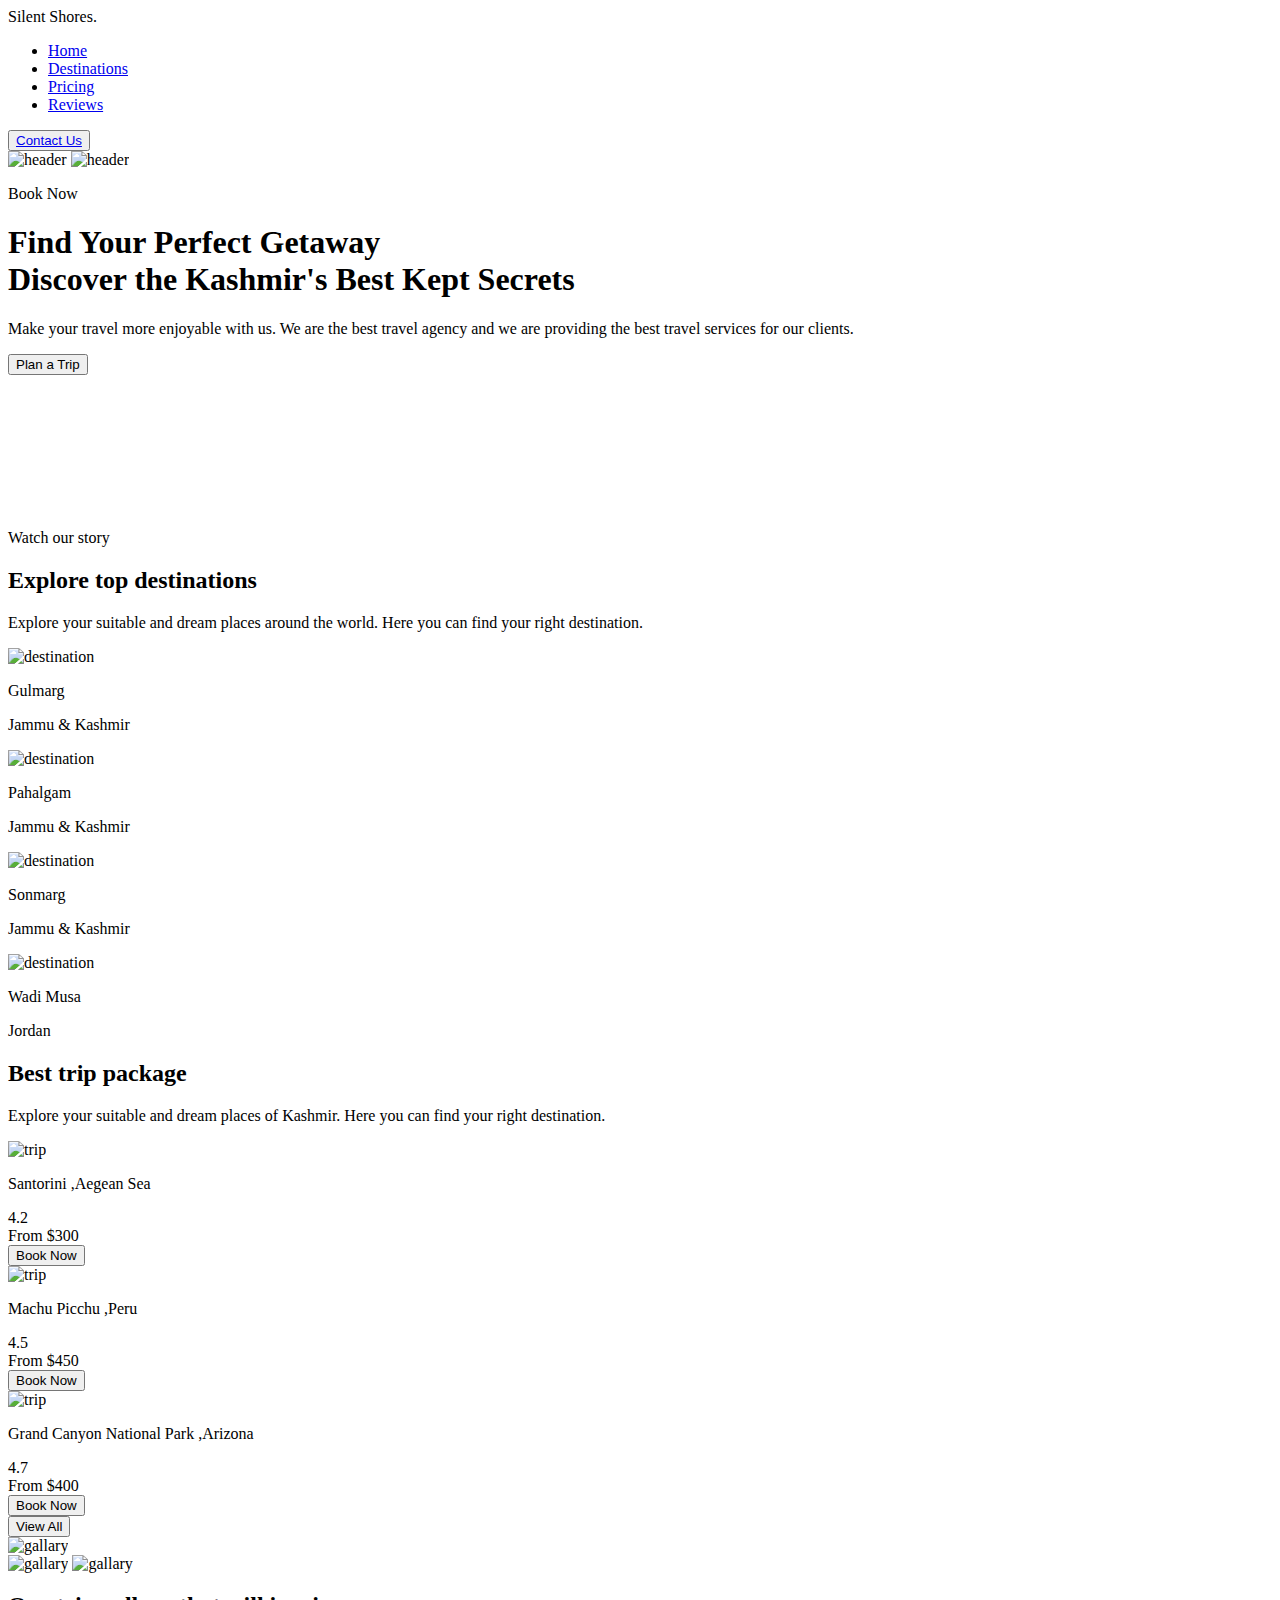
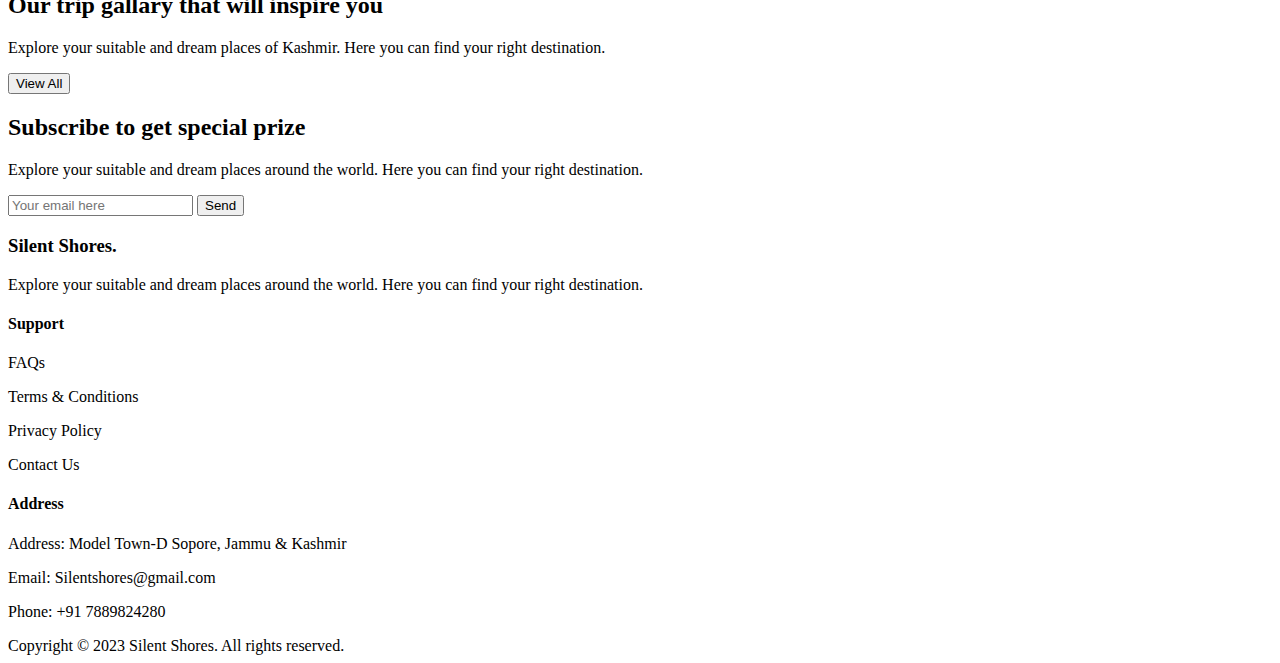
==== index.html @ 0aeb09ae "added index.html" ====
<!DOCTYPE html>
<html lang="en">
  <head>
    <meta charset="UTF-8" />
    <meta http-equiv="X-UA-Compatible" content="IE=edge" />
    <meta name="viewport" content="width=device-width, initial-scale=1.0" />
    <link
      href="https://cdn.jsdelivr.net/npm/remixicon@3.2.0/fonts/remixicon.css"
      rel="stylesheet"
    />
    <link rel="stylesheet" href="styles.css" />
    <title>Silent Shores</title>
    <link rel="icon" type="image/png" href="index.html">
  </head>
  <body>
    <nav>
      <div class="nav__logo">Silent Shores<span>.</span></div>
      <ul class="nav__links">
        <li class="link"><a href="#">Home</a></li>
        <li class="link"><a href="#">Destinations</a></li>
        <li class="link"><a href="#">Pricing</a></li>
        <li class="link"><a href="#">Reviews</a></li>
      </ul>
      <button class="btn"><a href="contact.html">Contact Us</a></button>
    </nav>
    <header>
      <div class="section__container header__container">
        <div class="header__image">
          <img src="img/Banner.jpg" alt="header" />
          <img src="img/package2.jpg" alt="header" />
        </div>
        <div class="header__content">
          <div>
            <p class="sub__header">Book Now</p>
            <h1>Find Your Perfect Getaway<br />Discover the Kashmir's Best Kept Secrets</h1>
            <p class="section__subtitle">
              Make your travel more enjoyable with us. We are the best travel
              agency and we are providing the best travel services for our
              clients.
            </p>
            <div class="action__btns">
              <button class="btn">Plan a Trip</button>
              <div class="story">
                <div class="video">
                  <video src="img/video (1080p).mp4" type="video/mp4"></video> 
                  <span><i class="ri-play-fill"></i></span>
                </div>
                <span>Watch our story</span>
              </div>
            </div>
          </div>
        </div>
      </div>
    </header>

    <section class="section__container destination__container">
      <div class="section__header">
        <div>
          <h2 class="section__title">Explore top destinations</h2>
          <p class="section__subtitle">
            Explore your suitable and dream places around the world. Here you
            can find your right destination.
          </p>
        </div>
        <div class="destination__nav">
          <span><i class="ri-arrow-left-s-line"></i></span>
          <span><i class="ri-arrow-right-s-line"></i></span>
        </div>
      </div>
      <div class="destination__grid">
        <div class="destination__card">
          <img src="img1/gulmarg.jpg" alt="destination" />
          <div class="destination__details">
            <p class="destination__title">Gulmarg</p>
            <p class="destination__subtitle">Jammu & Kashmir</p>
          </div>
        </div>
        <div class="destination__card">
          <img src="img1/Pahalgam.jpg" alt="destination" />
          <div class="destination__details">
            <p class="destination__title">Pahalgam</p>
            <p class="destination__subtitle">Jammu & Kashmir</p>
          </div>
        </div>
        <div class="destination__card">
          <img src="img1/Sonmarg.jpg" alt="destination" />
          <div class="destination__details">
            <p class="destination__title">Sonmarg</p>
            <p class="destination__subtitle">Jammu & Kashmir</p>
          </div>
        </div>
        <div class="destination__card">
          <img src="img/pexels-alex-azabache-3214958.jpg" alt="destination" />
          <div class="destination__details">
            <p class="destination__title">Wadi Musa</p>
            <p class="destination__subtitle">Jordan</p>
          </div>
        </div>
      </div>
    </section>

    <section class="trip">
      <div class="section__container trip__container">
        <h2 class="section__title">Best trip package</h2>
        <p class="section__subtitle">
          Explore your suitable and dream places of Kashmir. Here you can
          find your right destination.
        </p>
        <div class="trip__grid">
          <div class="trip__card">
            <img src="img/Screenshot 2023-07-14 173347.png" alt="trip" />
            <div class="trip__details">
              <p>Santorini ,Aegean Sea</p>
              <div class="rating"><i class="ri-star-fill"></i> 4.2</div>
              <div class="booking__price">
                <div class="price"><span>From</span> $300</div>
                <button class="book__now">Book Now</button>
              </div>
            </div>
          </div>
          <div class="trip__card">
            <img src="img/Screenshot 2023-07-14 173807.png" alt="trip" />
            <div class="trip__details">
              <p>Machu Picchu ,Peru</p>
              <div class="rating"><i class="ri-star-fill"></i> 4.5</div>
              <div class="booking__price">
                <div class="price"><span>From</span> $450</div>
                <button class="book__now">Book Now</button>
              </div>
            </div>
          </div>
          <div class="trip__card">
            <img src="img/Screenshot 2023-07-14 174151.png" alt="trip" />
            <div class="trip__details">
              <p>Grand Canyon National Park ,Arizona</p>
              <div class="rating"><i class="ri-star-fill"></i> 4.7</div>
              <div class="booking__price">
                <div class="price"><span>From</span> $400</div>
                <button class="book__now">Book Now</button>
              </div>
            </div>
          </div>
        </div>
        <div class="view__all">
          <button class="btn">View All</button>
        </div>
      </div>
    </section>

    <section class="gallary">
      <div class="section__container gallary__container">
        <div class="image__gallary">
          <div class="gallary__col">
            <img src="img/pexels-spencer-davis-4356144.jpg" alt="gallary" />
          </div>
          <div class="gallary__col">
            <img src="img/pexels-zakaria-boumliha-2827374.jpg" alt="gallary" />
            <img src="img/pexels-stijn-dijkstra-2499699.jpg" alt="gallary" />
          </div>
        </div>
        <div class="gallary__content">
          <div>
            <h2 class="section__title">
              Our trip gallary that will inspire you
            </h2>
            <p class="section__subtitle">
              Explore your suitable and dream places of Kashmir. Here you
              can find your right destination.
            </p>
            <button class="btn">View All</button>
          </div>
        </div>
      </div>
    </section>

    <section class="subscribe">
      <div class="section__container subscribe__container">
        <div class="subscribe__content">
          <h2 class="section__title">Subscribe to get special prize</h2>
          <p class="section__subtitle">
            Explore your suitable and dream places around the world. Here you
            can find your right destination.
          </p>
        </div>
        <div class="subscribe__form">
          <form>
            <input type="email" placeholder="Your email here" />
            <button class="btn" type="submit">Send</button>
          </form>
        </div>
      </div>
    </section>

    <footer class="footer">
      <div class="section__container footer__container">
        <div class="footer__col">
          <h3>Silent Shores<span>.</span></h3>
          <p>
            Explore your suitable and dream places around the world. Here you
            can find your right destination.
          </p>
        </div>
        <div class="footer__col">
          <h4>Support</h4>
          <p>FAQs</p>
          <p>Terms & Conditions</p>
          <p>Privacy Policy</p>
          <p>Contact Us</p>
        </div>
        <div class="footer__col">
          <h4>Address</h4>
          <p>
            <span>Address:</span> Model Town-D Sopore, Jammu & Kashmir 
          </p>
          <p><span>Email:</span> Silentshores@gmail.com</p>
          <p><span>Phone:</span> +91 7889824280</p>
        </div>
      </div>
      <div class="footer__bar">
        Copyright © 2023 Silent Shores. All rights reserved.
      </div>
    </footer>
  </body>
</html>
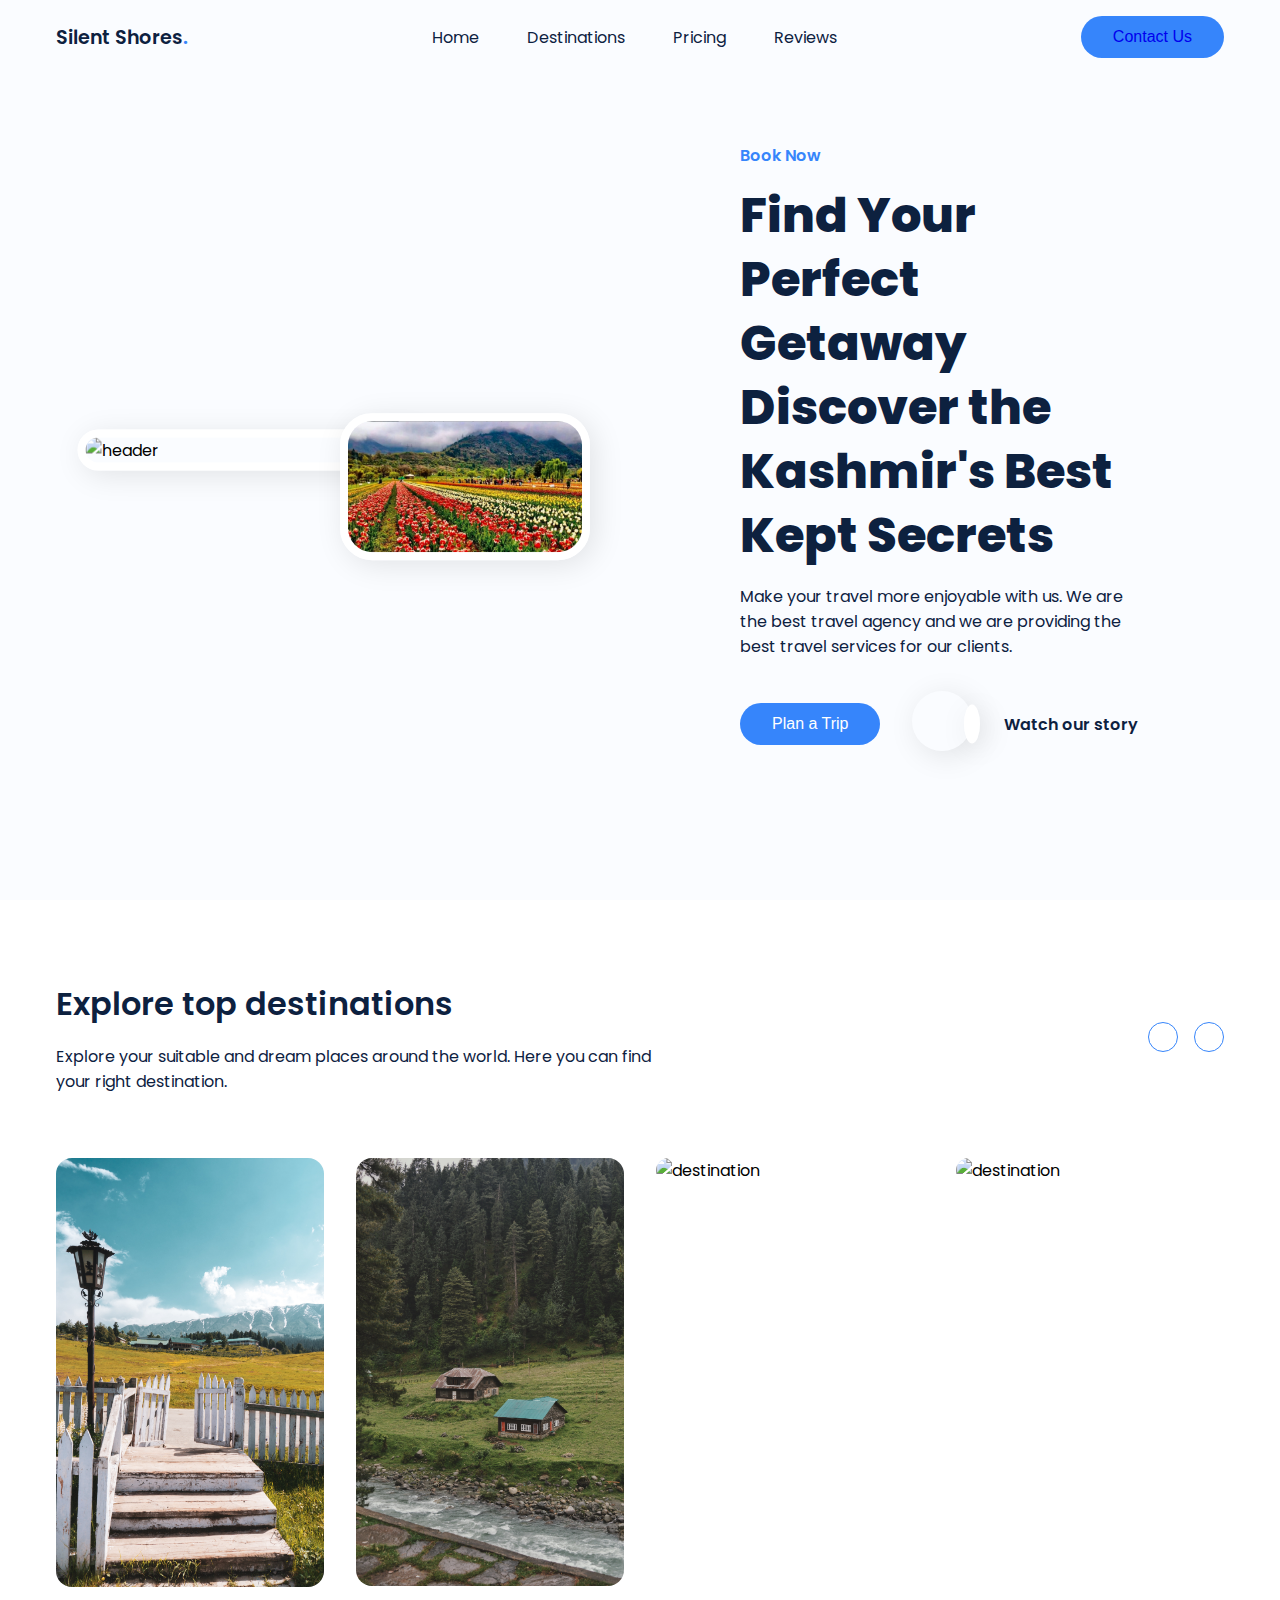
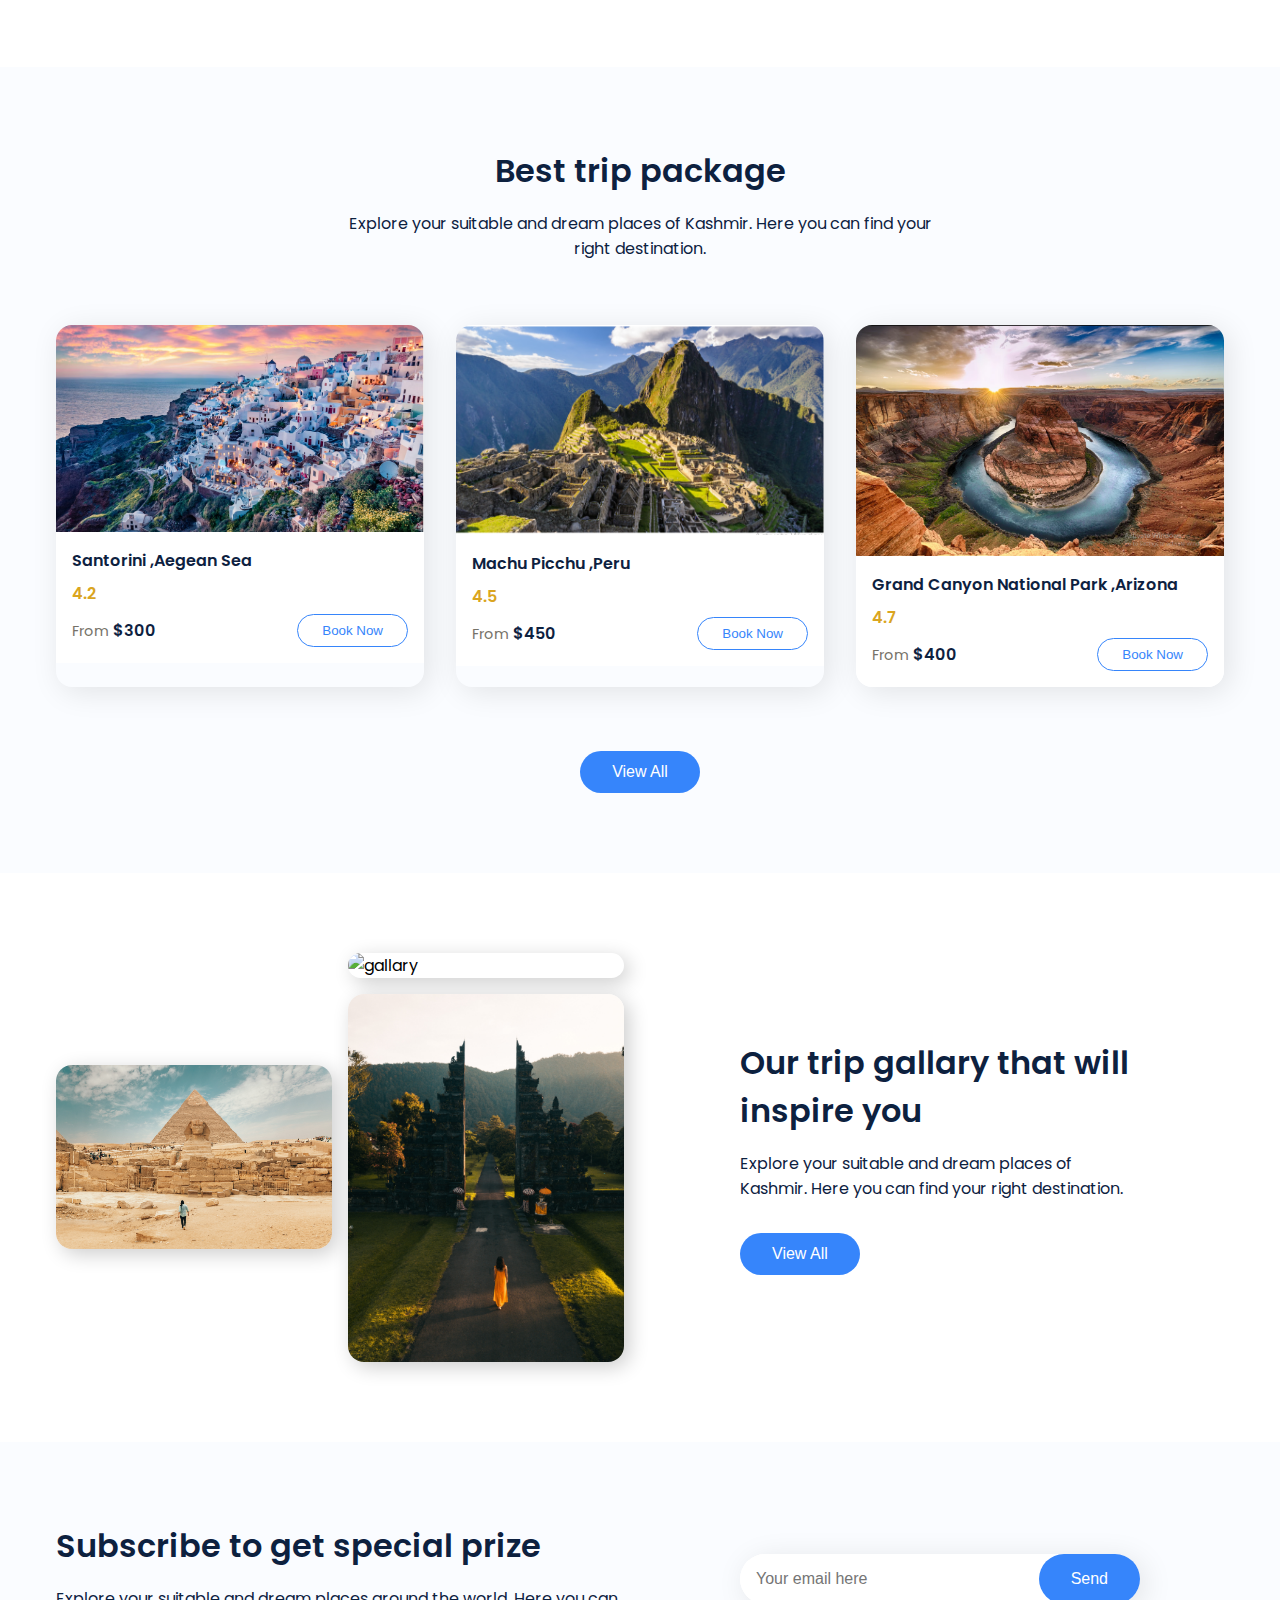
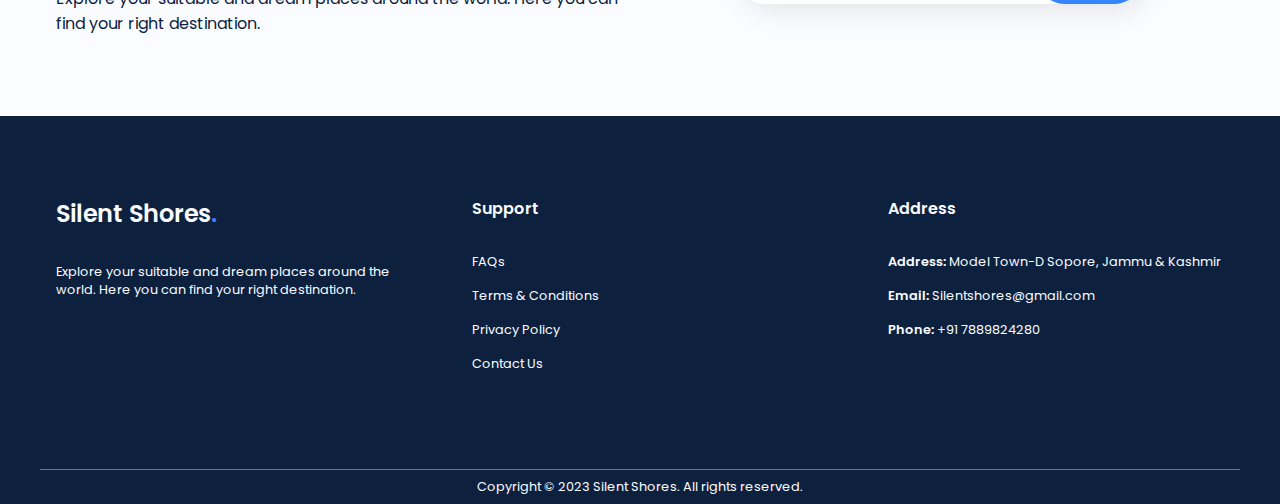
==== commit 0af5eccc: "Update index.html" ====
--- a/index.html
+++ b/index.html
@@ -26,7 +26,7 @@
     <header>
       <div class="section__container header__container">
         <div class="header__image">
-          <img src="img/Banner.jpg" alt="header" />
+          <img src="https://github.com/asifayoubdar/silent-shores/blob/main/img/Banner.jpg" alt="header" />
           <img src="img/package2.jpg" alt="header" />
         </div>
         <div class="header__content">
@@ -221,4 +221,4 @@
       </div>
     </footer>
   </body>
-</html>+</html>
--- a/styles.css
+++ b/styles.css
@@ -0,0 +1,534 @@
+@import url("https://fonts.googleapis.com/css2?family=Poppins:wght@400;600;800&display=swap");
+
+:root {
+  --primary-color: #3685fb;
+  --primary-color-dark: #2f73d9;
+  --secondary-color: #fafcff;
+  --text-dark: #0d213f;
+  --text-light: #767268;
+  --extra-light: #ffffff;
+  --max-width: 1200px;
+}
+
+* {
+  padding: 0;
+  margin: 0;
+  box-sizing: border-box;
+}
+
+.section__container {
+  max-width: var(--max-width);
+  margin: auto;
+  padding: 5rem 1rem;
+}
+
+.section__header {
+  display: flex;
+  align-items: center;
+  justify-content: space-between;
+  gap: 2rem;
+  flex-wrap: wrap;
+  margin-bottom: 4rem;
+}
+
+.section__title {
+  font-size: 2rem;
+  font-weight: 600;
+  color: var(--text-dark);
+  margin-bottom: 1rem;
+}
+
+.section__subtitle {
+  font-size: 1rem;
+  color: var(--text-dark);
+  max-width: calc(var(--max-width) / 2);
+}
+
+.btn {
+  padding: 0.75rem 2rem;
+  outline: none;
+  border: none;
+  font-size: 1rem;
+  color: var(--extra-light);
+  background-color: var(--primary-color);
+  border-radius: 5rem;
+  cursor: pointer;
+  transition: 0.3s;
+}
+
+.btn:hover {
+  background-color: var(--primary-color-dark);
+}
+
+a {
+  text-decoration: none;
+}
+
+img {
+  width: 100%;
+  display: block;
+}
+
+body {
+  font-family: "Poppins", sans-serif;
+}
+
+nav {
+  padding: 1rem;
+  position: absolute;
+  top: 0;
+  left: 50%;
+  transform: translateX(-50%);
+  width: 100%;
+  max-width: var(--max-width);
+  display: flex;
+  align-items: center;
+  justify-content: space-between;
+}
+
+.nav__logo {
+  font-size: 1.2rem;
+  font-weight: 600;
+  color: var(--text-dark);
+  cursor: pointer;
+}
+
+.nav__logo span {
+  color: var(--primary-color);
+}
+
+.nav__links {
+  list-style: none;
+  display: flex;
+  align-items: center;
+  gap: 1rem;
+}
+
+.link a {
+  padding: 0 1rem;
+  color: var(--text-dark);
+  transition: 0.3s;
+}
+
+.link a:hover {
+  color: var(--primary-color);
+}
+
+header {
+  background-color: var(--secondary-color);
+}
+
+.header__container {
+  min-height: 100vh;
+  display: grid;
+  grid-template-columns: repeat(2, 1fr);
+  gap: 2rem;
+}
+
+.header__image {
+  position: relative;
+}
+
+.header__image img {
+  position: absolute;
+  top: 50%;
+  left: 50%;
+  border: 0.5rem solid var(--extra-light);
+  border-radius: 2rem;
+  box-shadow: 5px 5px 30px rgba(0, 0, 0, 0.1);
+}
+
+.header__image img:nth-child(1) {
+  max-width: 350px;
+  transform: translate(-75%, -50%);
+}
+
+.header__image img:nth-child(2) {
+  max-width: 250px;
+  transform: translate(0%, -25%);
+}
+
+.header__content {
+  display: flex;
+  align-items: center;
+  justify-content: center;
+}
+
+.header__content > div {
+  max-width: 400px;
+  display: grid;
+  gap: 1rem;
+}
+
+.header__content .sub__header {
+  font-size: 1rem;
+  font-weight: 600;
+  color: var(--primary-color);
+}
+
+.header__content h1 {
+  font-size: 3rem;
+  line-height: 4rem;
+  font-weight: 800;
+  color: var(--text-dark);
+}
+
+.header__content .action__btns {
+  display: flex;
+  align-items: center;
+  gap: 2rem;
+  margin-top: 1rem;
+}
+
+.story {
+  display: flex;
+  align-items: center;
+  gap: 2rem;
+  cursor: pointer;
+}
+
+.video {
+  position: relative;
+}
+
+.video video {
+  width: 60px;
+  height: 60px;
+  border-radius: 100%;
+  box-shadow: 5px 5px 30px rgba(0, 0, 0, 0.1);
+}
+
+.video span {
+  position: absolute;
+  top: 50%;
+  left: 100%;
+  transform: translate(-50%, -50%);
+}
+
+.video span i {
+  padding: 0.5rem;
+  font-size: 1rem;
+  color: red;
+  background-color: var(--extra-light);
+  border-radius: 100%;
+  box-shadow: 5px 5px 30px rgba(0, 0, 0, 0.1);
+}
+
+.story > span {
+  font-size: 1rem;
+  font-weight: 600;
+  color: var(--text-dark);
+}
+
+.destination__nav {
+  display: flex;
+  gap: 1rem;
+}
+
+.destination__nav span {
+  width: 30px;
+  height: 30px;
+  display: grid;
+  place-content: center;
+  color: var(--primary-color);
+  border: 1px solid var(--primary-color);
+  border-radius: 100%;
+  font-size: 1.5rem;
+  cursor: pointer;
+  transition: 0.3s;
+}
+
+.destination__nav span:hover {
+  color: var(--extra-light);
+  background-color: var(--primary-color);
+}
+
+.destination__grid {
+  display: grid;
+  grid-template-columns: repeat(4, 1fr);
+  gap: 2rem;
+}
+
+.destination__card {
+  overflow: hidden;
+  position: relative;
+  isolation: isolate;
+  cursor: pointer;
+}
+
+.destination__card img {
+  border-radius: 1rem;
+}
+
+.destination__details {
+  position: absolute;
+  width: calc(100% - 2rem);
+  padding: 1rem;
+  bottom: -6rem;
+  left: 50%;
+  transform: translateX(-50%);
+  text-align: center;
+  color: var(--extra-light);
+  background-color: rgba(255, 255, 255, 0.1);
+  backdrop-filter: blur(4px);
+  border-radius: 10px;
+  z-index: 1;
+  transition: 0.3s;
+}
+
+.destination__card:hover .destination__details {
+  bottom: 1rem;
+}
+
+.destination__title {
+  font-size: 0.9rem;
+  margin-bottom: 0.5rem;
+}
+
+.destination__subtitle {
+  font-size: 1rem;
+  font-weight: 600;
+}
+
+.trip {
+  background-color: var(--secondary-color);
+}
+
+.trip__container :is(.section__title, .section__subtitle, .view__all) {
+  text-align: center;
+  margin-right: auto;
+  margin-left: auto;
+}
+
+.trip__grid {
+  display: grid;
+  grid-template-columns: repeat(3, 1fr);
+  gap: 2rem;
+  margin: 4rem 0;
+}
+
+.trip__card {
+  border-radius: 1rem;
+  overflow: hidden;
+  box-shadow: 5px 5px 30px rgba(0, 0, 0, 0.1);
+}
+
+.trip__details {
+  padding: 1rem;
+  display: grid;
+  gap: 0.5rem;
+  font-size: 1rem;
+  font-weight: 600;
+  color: var(--text-dark);
+  background-color: var(--extra-light);
+  cursor: pointer;
+}
+
+.rating {
+  color: goldenrod;
+}
+
+.booking__price {
+  display: flex;
+  align-items: center;
+  justify-content: space-between;
+}
+
+.price span {
+  font-weight: 400;
+  font-size: 0.9rem;
+  color: var(--text-light);
+}
+
+.book__now {
+  padding: 0.5rem 1.5rem;
+  color: var(--primary-color);
+  outline: none;
+  border: 1px solid var(--primary-color);
+  border-radius: 5rem;
+  background-color: transparent;
+  cursor: pointer;
+  transition: 0.3s;
+}
+
+.book__now:hover {
+  color: var(--extra-light);
+  background-color: var(--primary-color);
+}
+
+.gallary__container {
+  display: grid;
+  grid-template-columns: repeat(2, 1fr);
+  gap: 2rem;
+}
+
+.image__gallary {
+  display: grid;
+  grid-template-columns: repeat(2, 1fr);
+  gap: 1rem;
+}
+
+.gallary__col {
+  display: grid;
+  place-content: center;
+  gap: 1rem;
+}
+
+.gallary__col img {
+  border-radius: 1rem;
+  box-shadow: 5px 5px 20px rgba(0, 0, 0, 0.2);
+}
+
+.gallary__content {
+  display: flex;
+  align-items: center;
+  justify-content: center;
+  flex-direction: column;
+}
+
+.gallary__content > div {
+  max-width: 400px;
+}
+
+.gallary__content .section__subtitle {
+  margin-bottom: 2rem;
+}
+
+.subscribe {
+  background-color: var(--secondary-color);
+}
+
+.subscribe__container {
+  display: grid;
+  grid-template-columns: repeat(2, 1fr);
+  gap: 2rem;
+}
+
+.subscribe__form {
+  display: flex;
+  align-items: center;
+  justify-content: center;
+}
+
+.subscribe__form form {
+  width: 100%;
+  max-width: 400px;
+  display: flex;
+  background-color: var(--extra-light);
+  box-shadow: 5px 5px 30px rgba(0, 0, 0, 0.1);
+  border-radius: 5rem;
+}
+
+.subscribe__form input {
+  width: 100%;
+  padding: 1rem;
+  outline: none;
+  border: none;
+  border-radius: 5rem;
+  font-size: 1rem;
+}
+
+.footer {
+  background-color: var(--text-dark);
+}
+
+.footer__container {
+  display: grid;
+  grid-template-columns: repeat(3, 1fr);
+  gap: 5rem;
+  color: var(--secondary-color);
+}
+
+.footer__col h3 {
+  font-size: 1.5rem;
+  font-weight: 600;
+  margin-bottom: 2rem;
+}
+
+.footer__col h3 span {
+  color: var(--primary-color);
+}
+
+.footer__col p {
+  font-size: 0.8rem;
+  margin-bottom: 1rem;
+  cursor: pointer;
+  transition: 0.3s;
+}
+
+.footer__col p:hover {
+  color: var(--primary-color);
+}
+
+.footer__col p span {
+  font-weight: 600;
+}
+
+.footer__col h4 {
+  font-size: 1rem;
+  font-weight: 600;
+  margin-bottom: 2rem;
+}
+
+.footer__bar {
+  max-width: var(--max-width);
+  margin: auto;
+  padding: 0.5rem;
+  text-align: center;
+  font-size: 0.8rem;
+  color: var(--secondary-color);
+  border-top: 1px solid var(--text-light);
+}
+
+@media (width < 1200px) {
+  .header__image img:nth-child(1) {
+    max-width: 300px;
+  }
+
+  .header__image img:nth-child(2) {
+    max-width: 200px;
+  }
+}
+
+@media (width < 900px) {
+  .nav__links {
+    display: none;
+  }
+
+  .header__container {
+    grid-template-columns: repeat(1, 1fr);
+  }
+  .header__image {
+    min-height: 500px;
+  }
+
+  .destination__grid {
+    gap: 1rem;
+  }
+
+  .trip__grid {
+    grid-template-columns: repeat(2, 1fr);
+  }
+}
+
+@media (width < 600px) {
+  .destination__grid {
+    grid-template-columns: repeat(2, 1fr);
+  }
+
+  .trip__grid {
+    grid-template-columns: repeat(1, 1fr);
+  }
+
+  .gallary__container {
+    grid-template-columns: repeat(1, 1fr);
+  }
+
+  .subscribe__container {
+    grid-template-columns: repeat(1, 1fr);
+  }
+
+  .footer__container {
+    grid-template-columns: repeat(2, 1fr);
+  }
+}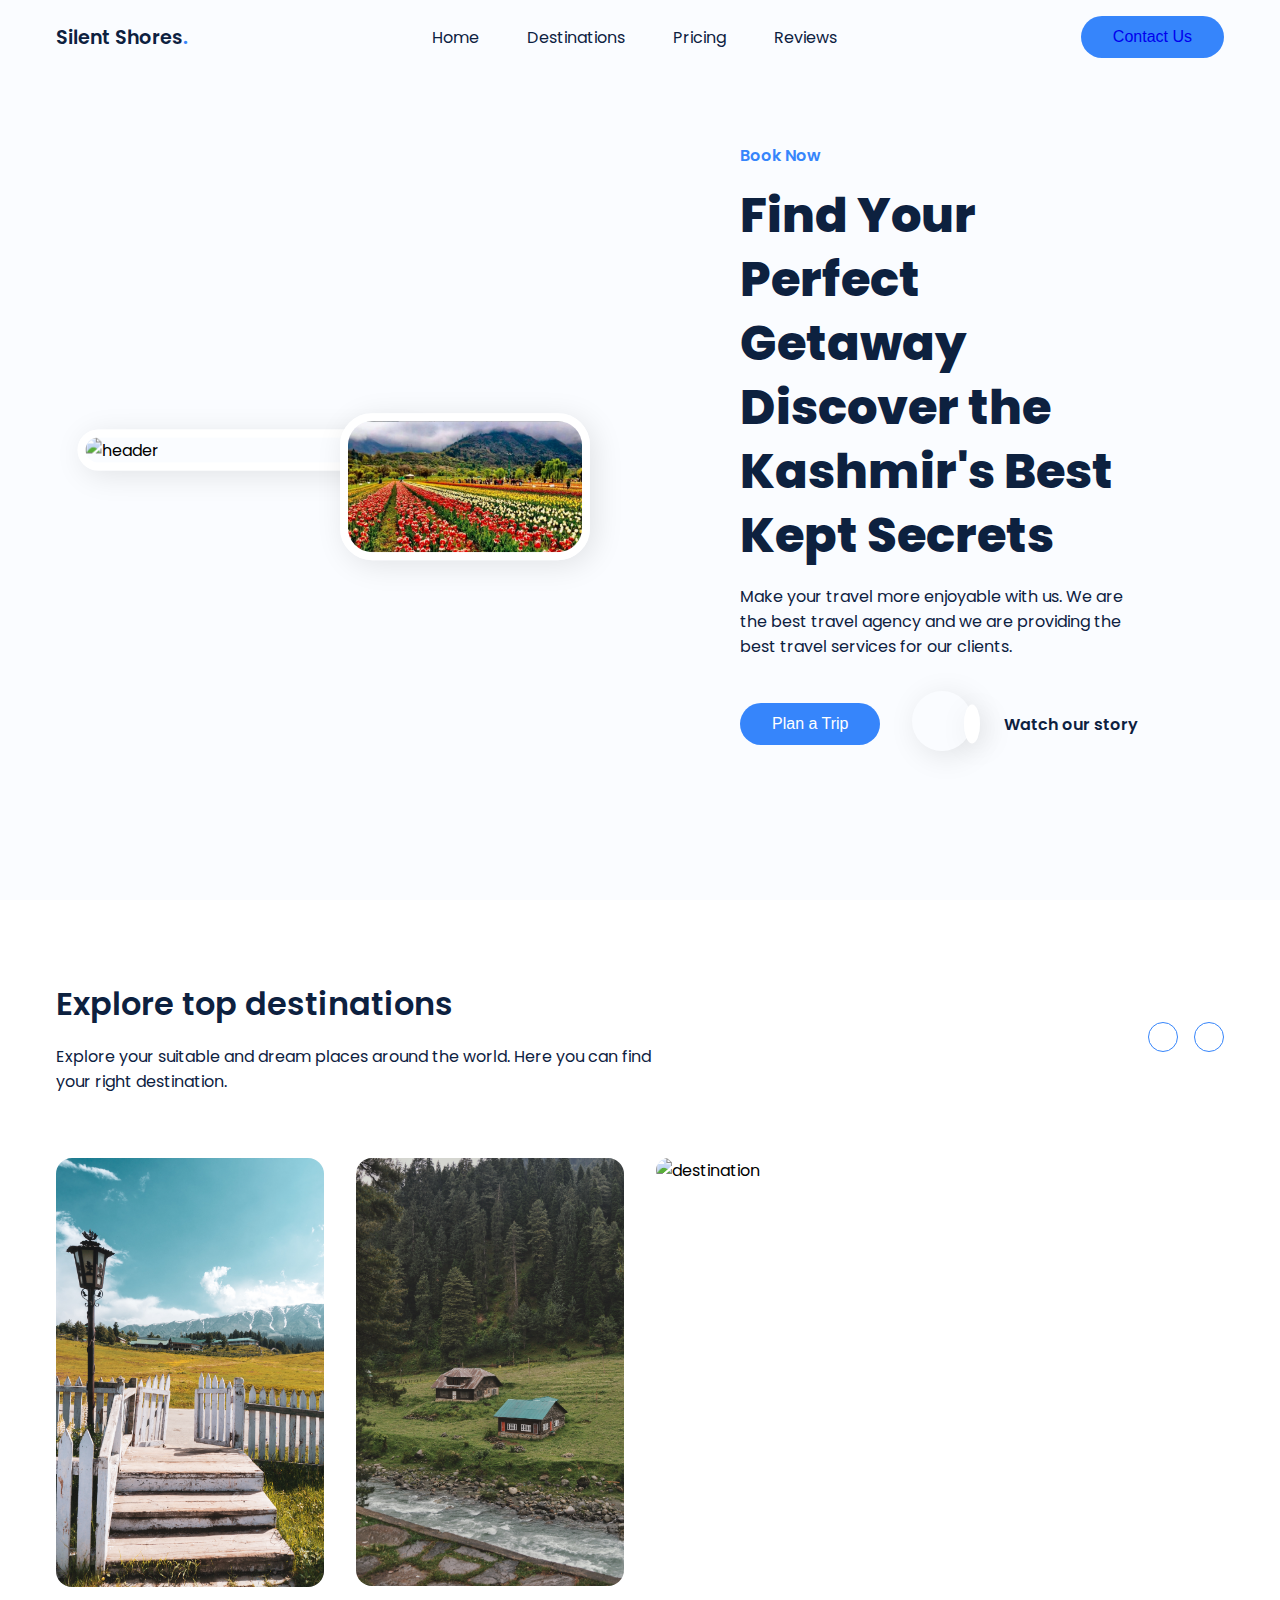
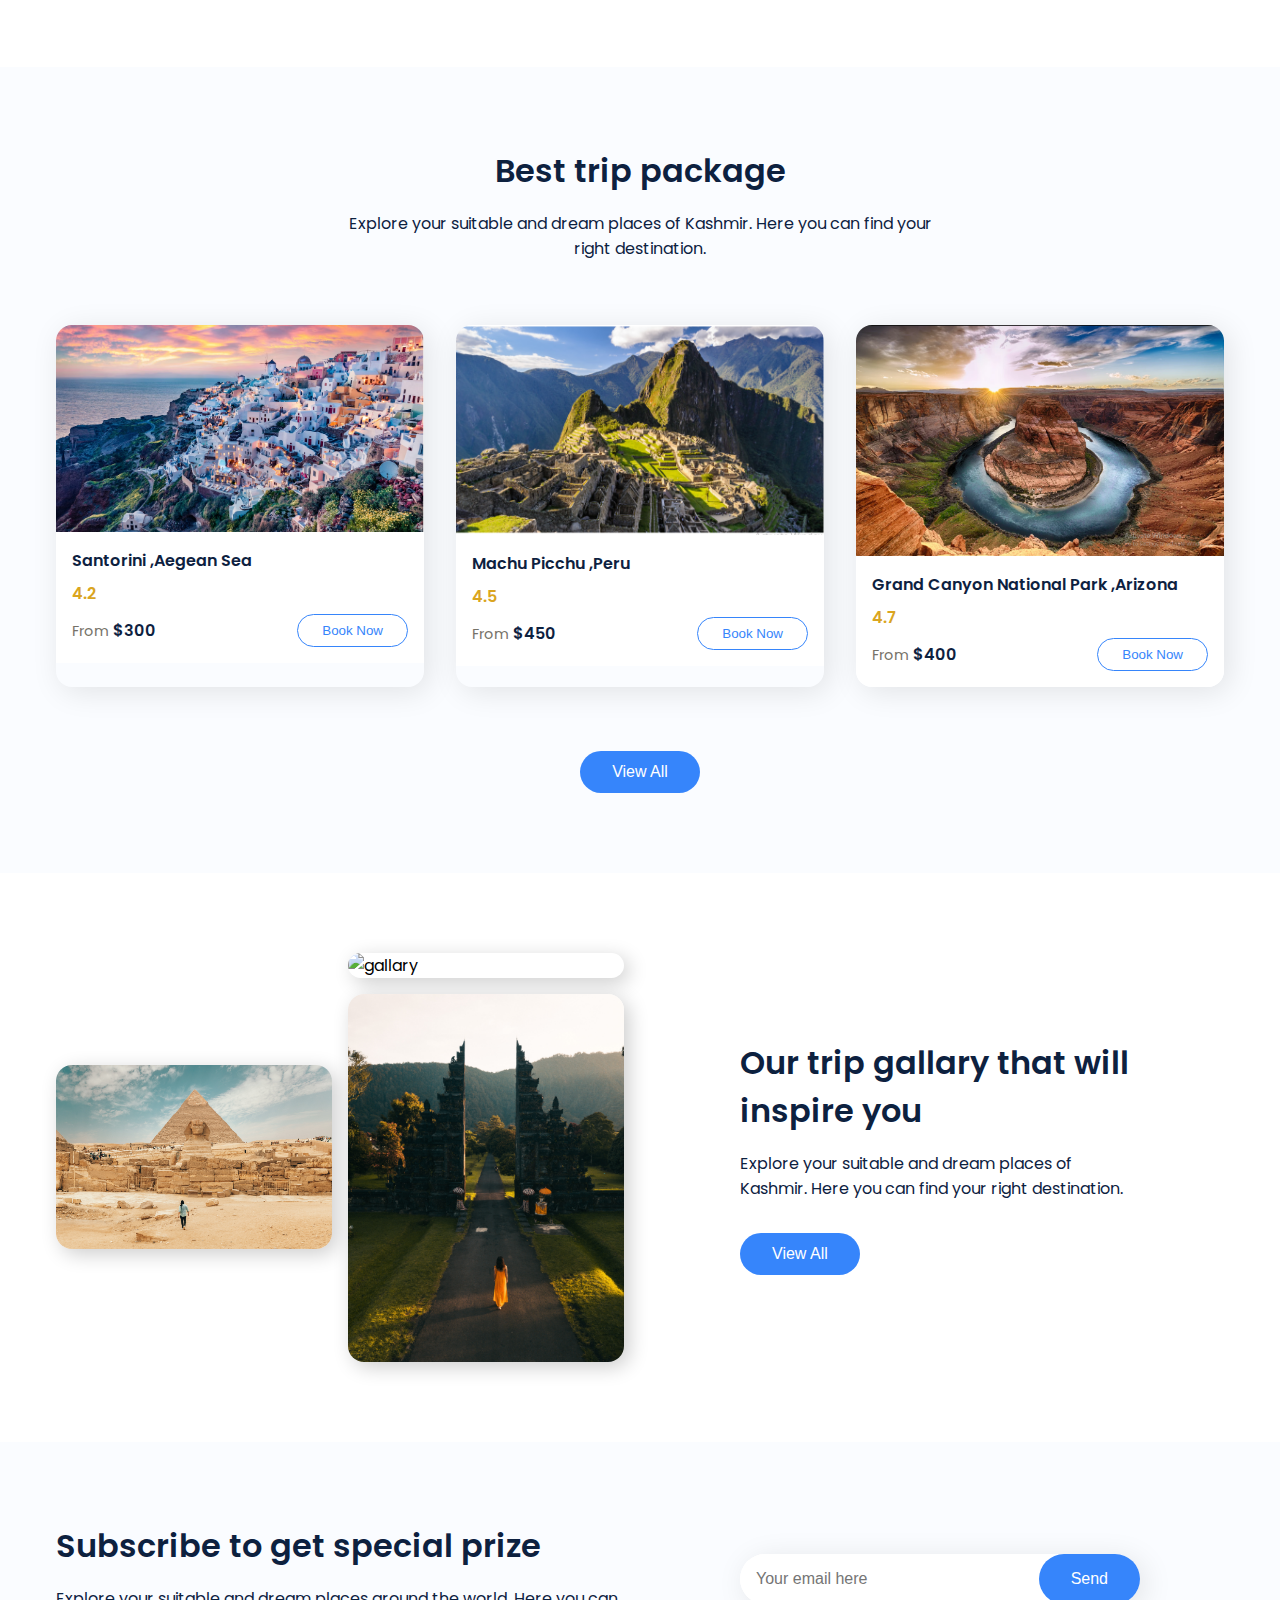
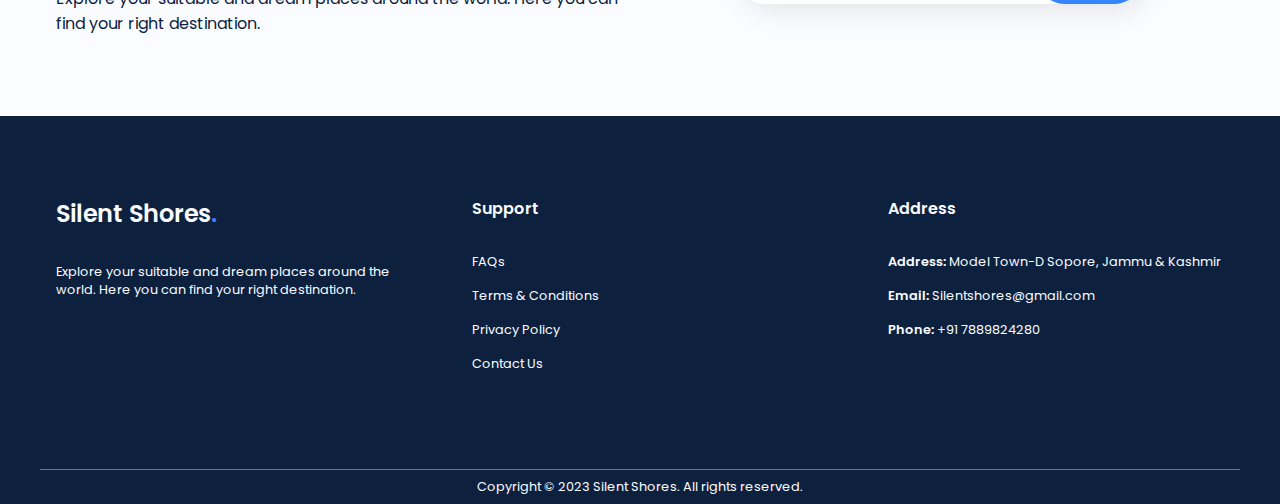
==== commit 90d71cc8: "Update index.html" ====
--- a/index.html
+++ b/index.html
@@ -16,7 +16,7 @@
     <nav>
       <div class="nav__logo">Silent Shores<span>.</span></div>
       <ul class="nav__links">
-        <li class="link"><a href="#">Home</a></li>
+        <li class="link"><a href="index.html">Home</a></li>
         <li class="link"><a href="#">Destinations</a></li>
         <li class="link"><a href="#">Pricing</a></li>
         <li class="link"><a href="#">Reviews</a></li>
@@ -89,12 +89,7 @@
             <p class="destination__subtitle">Jammu & Kashmir</p>
           </div>
         </div>
-        <div class="destination__card">
-          <img src="img/pexels-alex-azabache-3214958.jpg" alt="destination" />
-          <div class="destination__details">
-            <p class="destination__title">Wadi Musa</p>
-            <p class="destination__subtitle">Jordan</p>
-          </div>
+        
         </div>
       </div>
     </section>
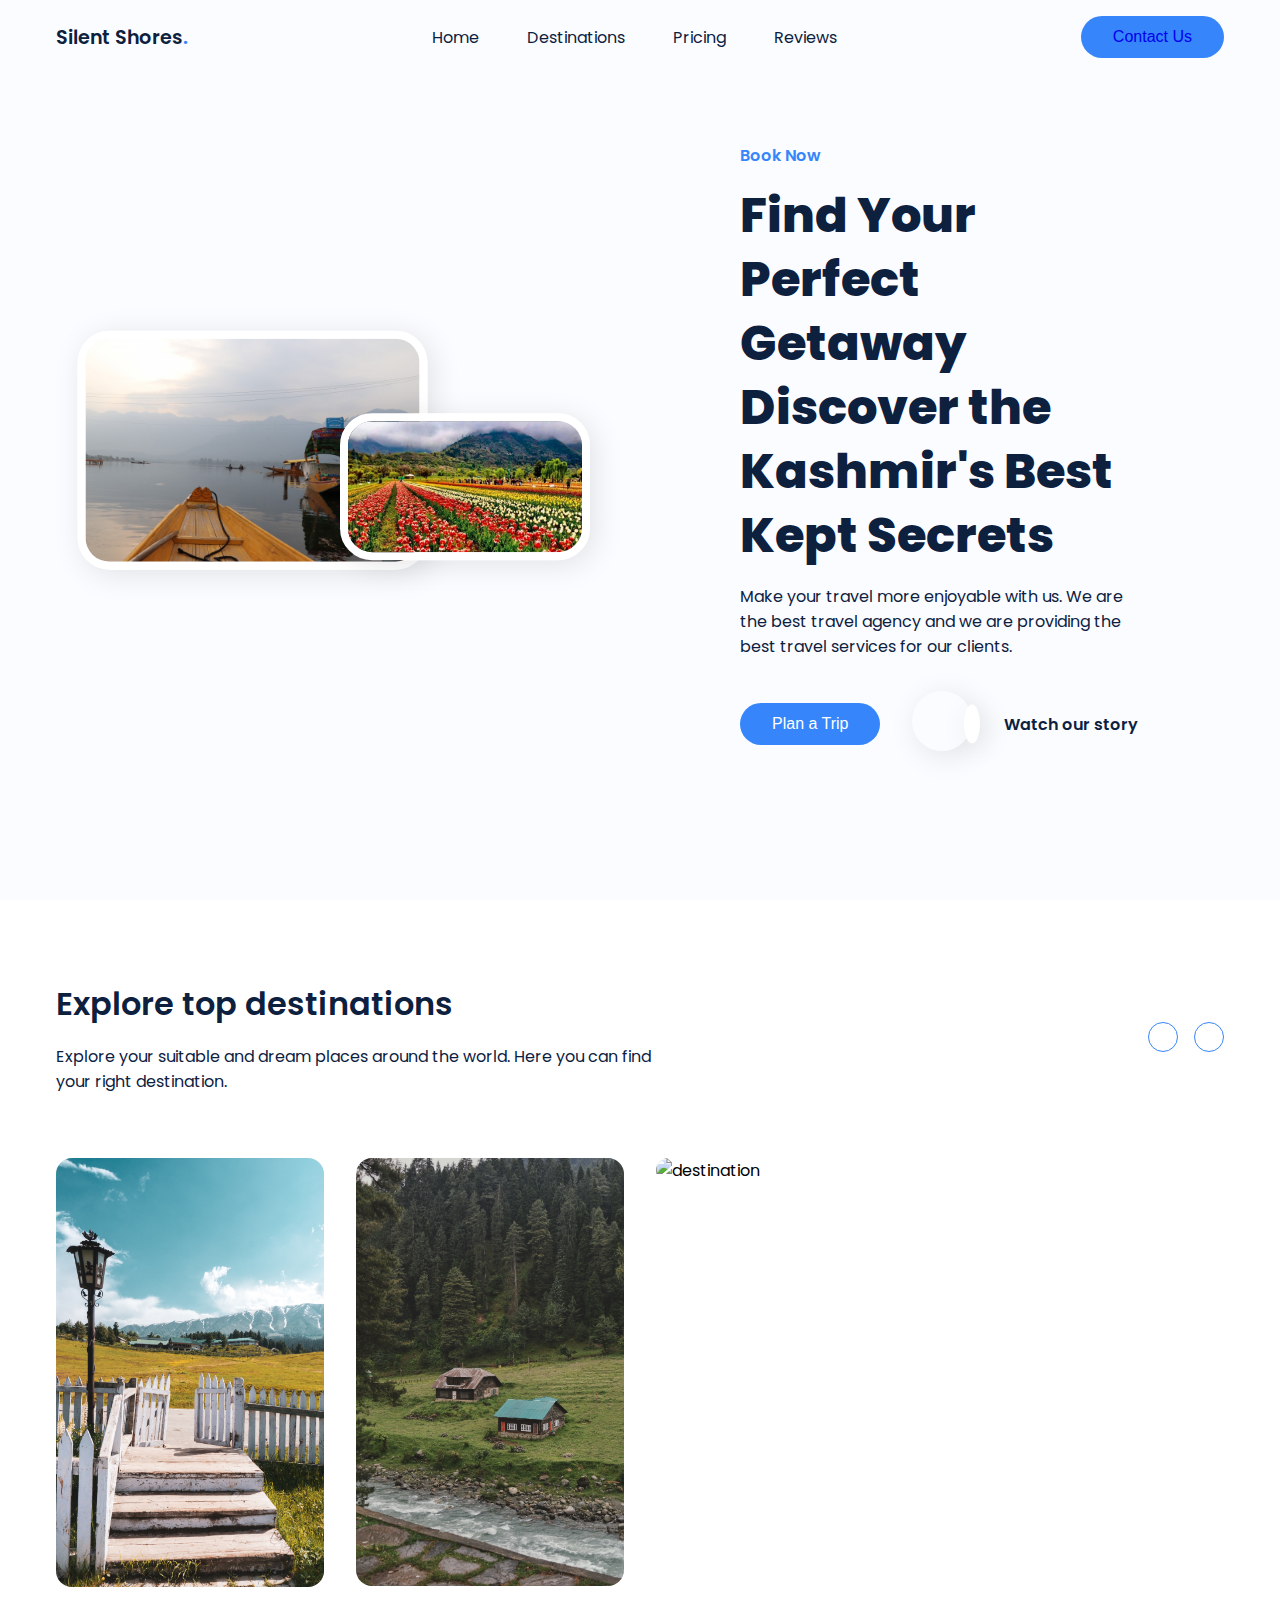
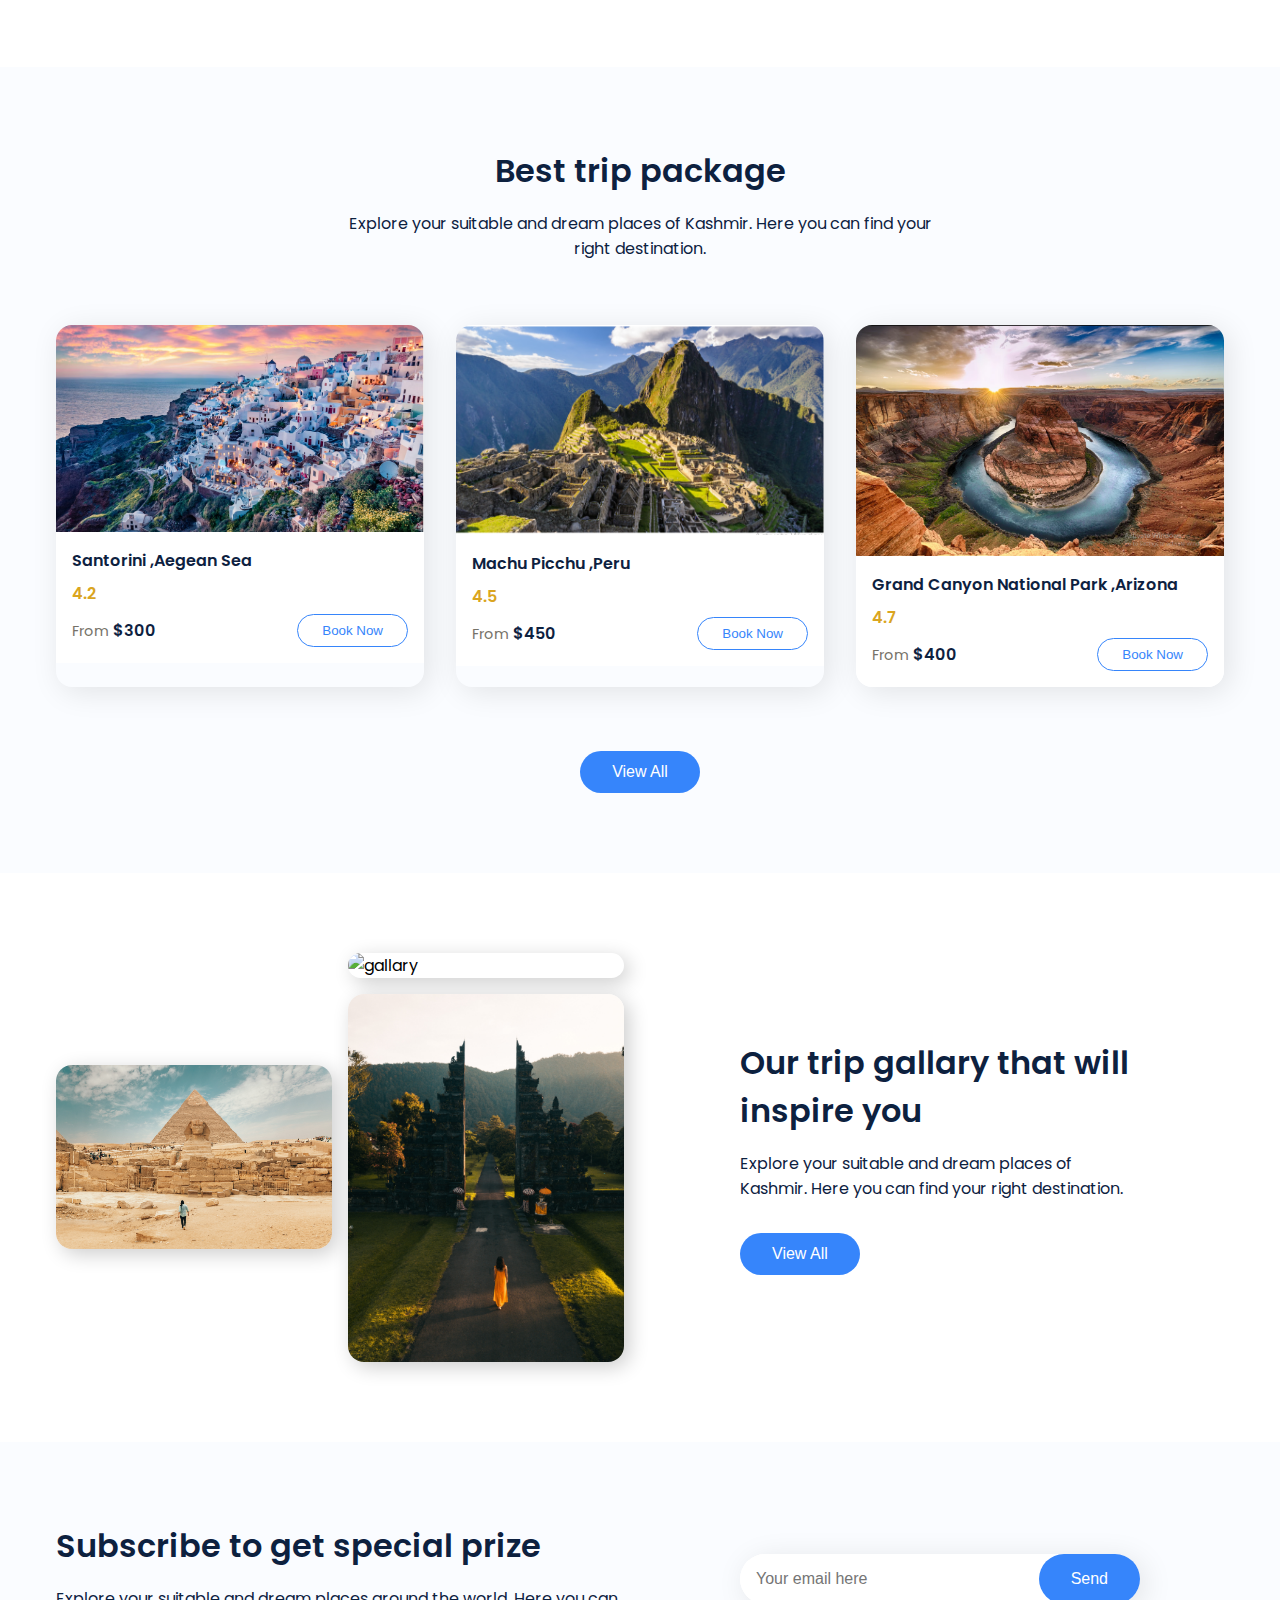
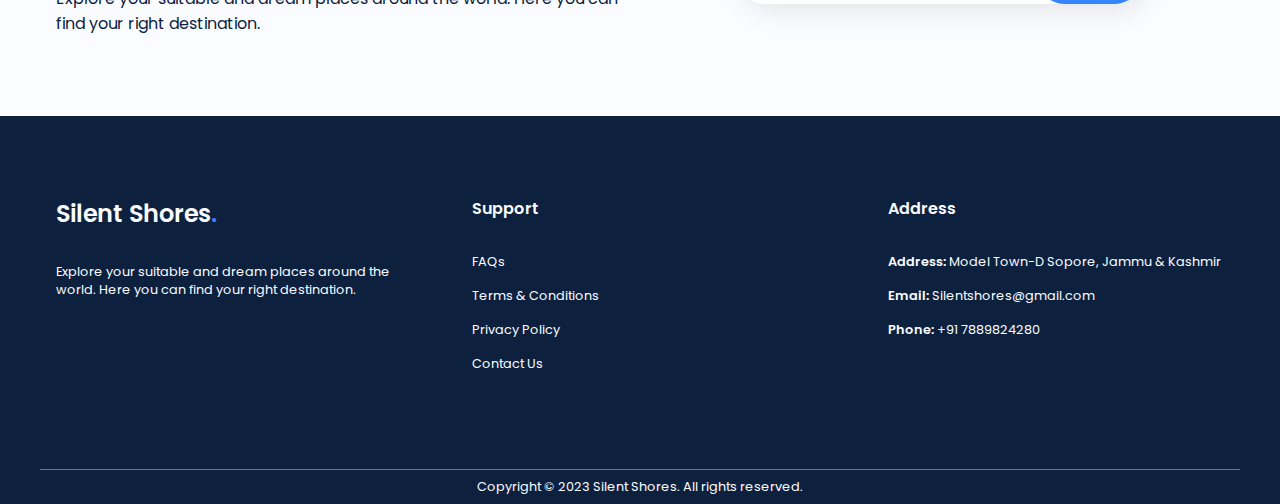
==== commit 7662e0a4: "Update index.html" ====
--- a/index.html
+++ b/index.html
@@ -26,7 +26,7 @@
     <header>
       <div class="section__container header__container">
         <div class="header__image">
-          <img src="https://github.com/asifayoubdar/silent-shores/blob/main/img/Banner.jpg" alt="header" />
+          <img src="img/Banner.jpg" alt="header" />
           <img src="img/package2.jpg" alt="header" />
         </div>
         <div class="header__content">
